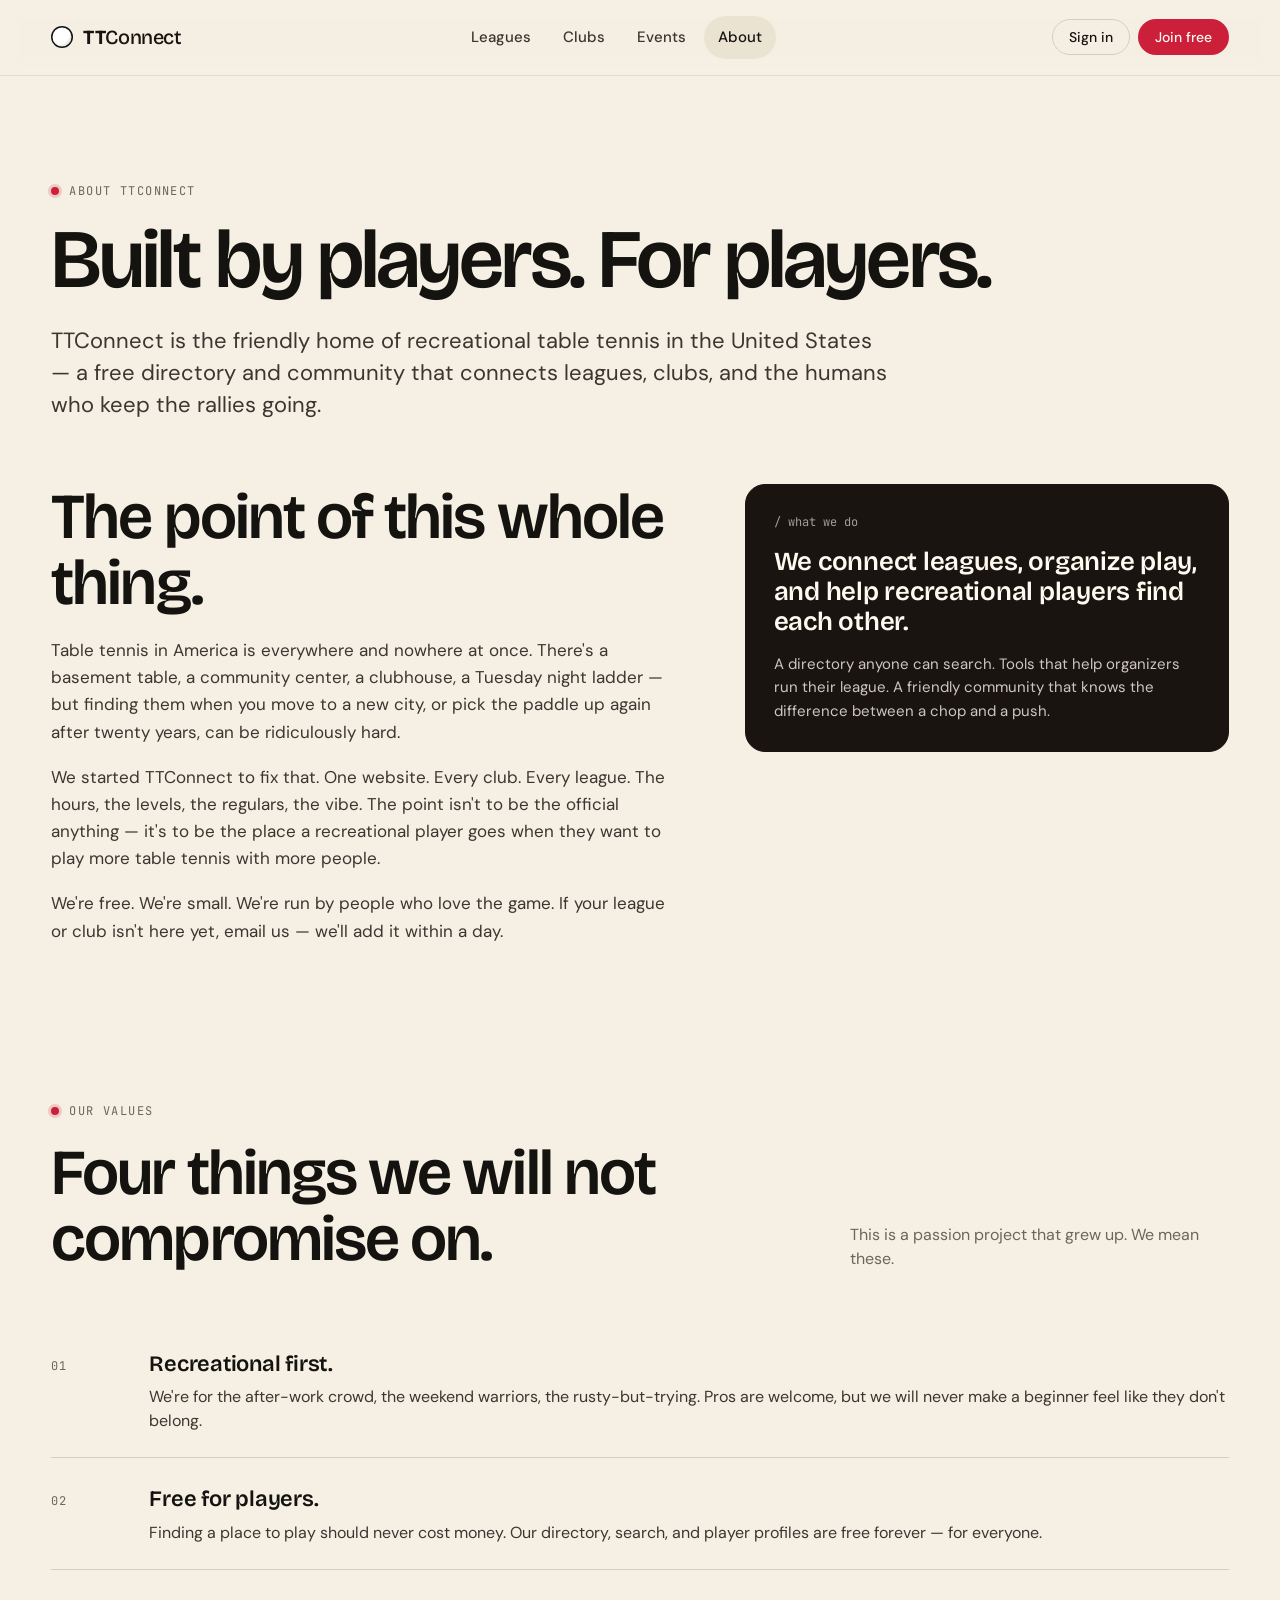
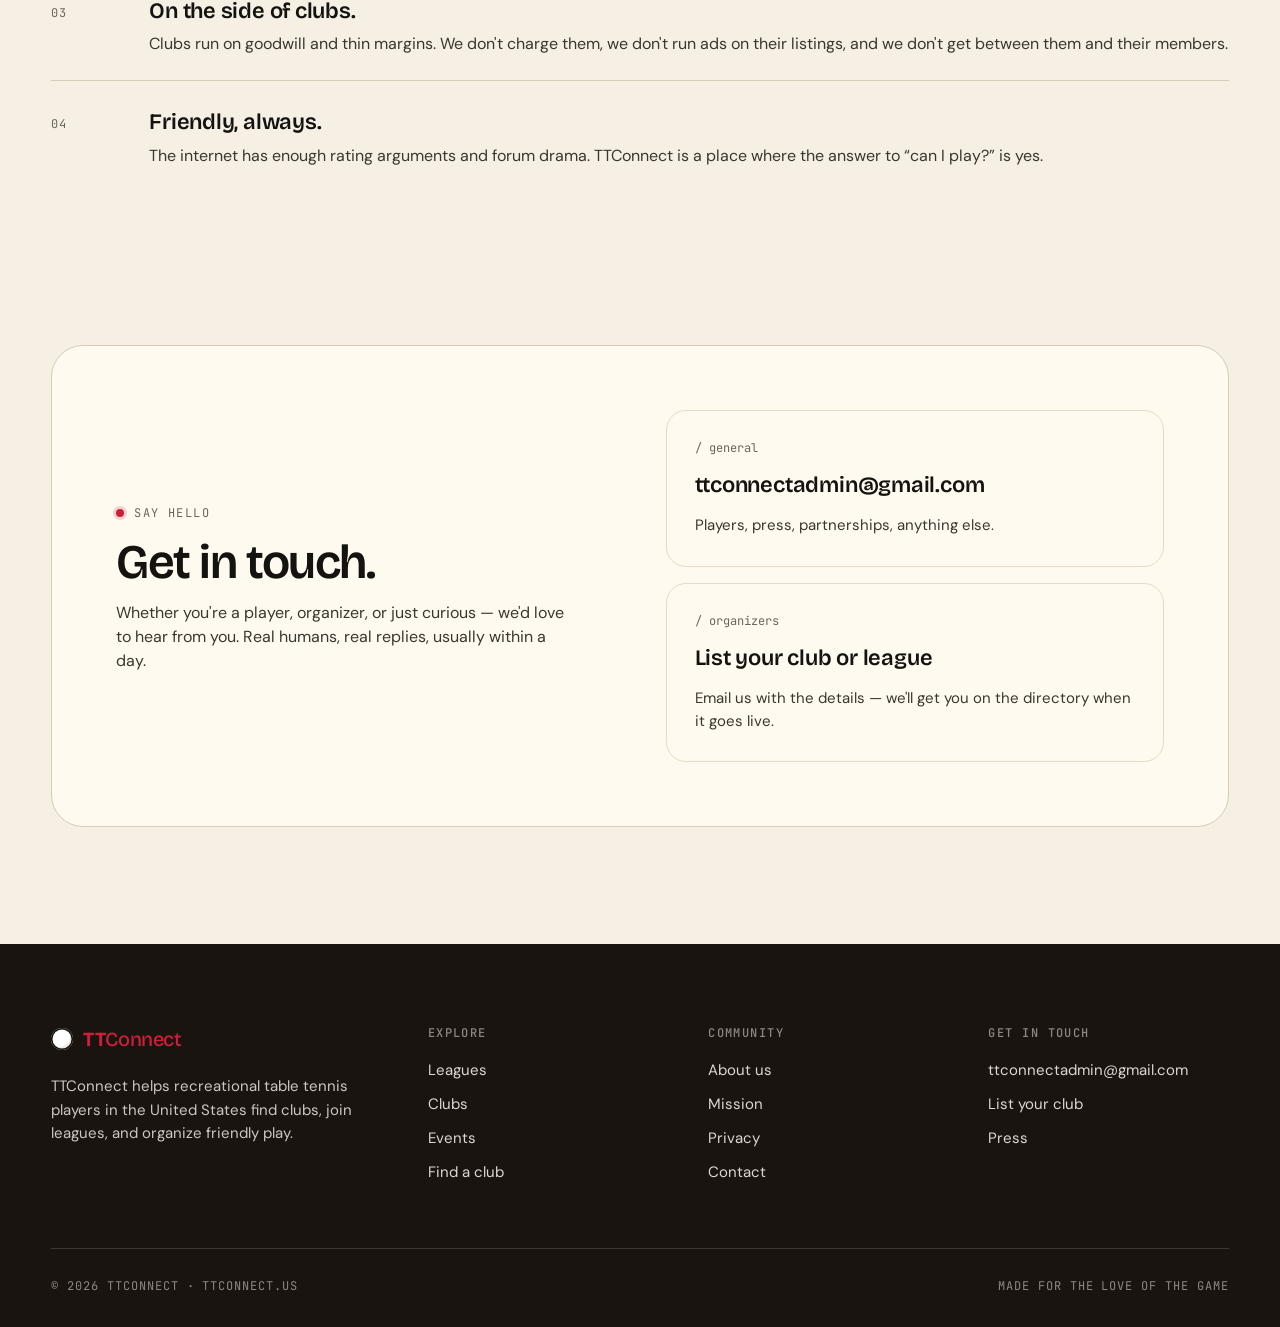
==== about.html @ 95ee549a "Add files via upload" ====
<!DOCTYPE html>
<html lang="en">
<head>
<meta charset="UTF-8" />
<meta name="viewport" content="width=device-width, initial-scale=1.0" />
<title>About · TTConnect</title>
<meta name="description" content="TTConnect is built by table tennis players, for table tennis players. Our mission is simple: connect leagues, organize play, and grow the recreational game across the United States." />
<meta name="theme-color" content="#1a1411" />
<link rel="icon" href="assets/favicon.svg" type="image/svg+xml" />
<link rel="preconnect" href="https://fonts.googleapis.com" />
<link rel="preconnect" href="https://fonts.gstatic.com" crossorigin />
<link href="https://fonts.googleapis.com/css2?family=Bricolage+Grotesque:opsz,wght@12..96,400;12..96,500;12..96,600;12..96,700&family=DM+Sans:opsz,wght@9..40,400;9..40,500;9..40,600&family=JetBrains+Mono:wght@400;500&display=swap" rel="stylesheet" />
<link rel="stylesheet" href="assets/styles.css" />
</head>
<body>

<header class="site-header">
  <div class="site-header__inner">
    <a class="logo" href="index.html" aria-label="TTConnect home"><span class="logo__ball" aria-hidden="true"></span><span><b>TT</b><span>Connect</span></span></a>
    <nav class="nav" id="primary-nav">
      <a href="leagues.html">Leagues</a>
      <a href="clubs.html">Clubs</a>
      <a href="index.html#events">Events</a>
      <a href="about.html" class="is-current">About</a>
    </nav>
    <div class="header-cta">
      <a class="btn btn--ghost btn--sm" href="#signin">Sign in</a>
      <a class="btn btn--accent btn--sm" href="index.html#join">Join free</a>
      <button class="nav-toggle" aria-label="Open menu" aria-controls="primary-nav" aria-expanded="false"><span></span></button>
    </div>
  </div>
</header>

<main>

  <section class="page-head" id="mission">
    <div class="wrap">
      <span class="eyebrow">About TTConnect</span>
      <h1>Built by players. For players.</h1>
      <p class="lead">TTConnect is the friendly home of recreational table tennis in the United States — a free directory and community that connects leagues, clubs, and the humans who keep the rallies going.</p>
    </div>
  </section>

  <section class="section section--tight" style="padding-top:0;">
    <div class="wrap">
      <div class="about-grid">
        <div>
          <h2>The point of this whole thing.</h2>
          <p>Table tennis in America is everywhere and nowhere at once. There's a basement table, a community center, a clubhouse, a Tuesday night ladder — but finding them when you move to a new city, or pick the paddle up again after twenty years, can be ridiculously hard.</p>
          <p>We started TTConnect to fix that. One website. Every club. Every league. The hours, the levels, the regulars, the vibe. The point isn't to be the official anything — it's to be the place a recreational player goes when they want to play more table tennis with more people.</p>
          <p>We're free. We're small. We're run by people who love the game. If your league or club isn't here yet, email us — we'll add it within a day.</p>
        </div>

        <div>
          <div class="card" style="background: var(--forest); color: var(--paper); border-color: var(--forest);">
            <div class="card__num" style="color: rgba(255,250,240,0.6);">/ what we do</div>
            <div class="card__title" style="color: var(--paper); font-size: 26px;">We connect leagues, organize play, and help recreational players find each other.</div>
            <div class="card__body" style="color: rgba(255,250,240,0.78);">A directory anyone can search. Tools that help organizers run their league. A friendly community that knows the difference between a chop and a push.</div>
          </div>
        </div>
      </div>
    </div>
  </section>

  <section class="section section--tight">
    <div class="wrap">
      <div class="section-head">
        <div>
          <span class="eyebrow">Our values</span>
          <h2 style="margin-top:18px;">Four things we will not compromise on.</h2>
        </div>
        <p>This is a passion project that grew up. We mean these.</p>
      </div>

      <div class="value-list">
        <div class="value">
          <div class="value__n">01</div>
          <div>
            <h4>Recreational first.</h4>
            <p>We're for the after-work crowd, the weekend warriors, the rusty-but-trying. Pros are welcome, but we will never make a beginner feel like they don't belong.</p>
          </div>
        </div>
        <div class="value">
          <div class="value__n">02</div>
          <div>
            <h4>Free for players.</h4>
            <p>Finding a place to play should never cost money. Our directory, search, and player profiles are free forever — for everyone.</p>
          </div>
        </div>
        <div class="value">
          <div class="value__n">03</div>
          <div>
            <h4>On the side of clubs.</h4>
            <p>Clubs run on goodwill and thin margins. We don't charge them, we don't run ads on their listings, and we don't get between them and their members.</p>
          </div>
        </div>
        <div class="value">
          <div class="value__n">04</div>
          <div>
            <h4>Friendly, always.</h4>
            <p>The internet has enough rating arguments and forum drama. TTConnect is a place where the answer to “can I play?” is yes.</p>
          </div>
        </div>
      </div>
    </div>
  </section>

  <section class="section section--tight" id="contact">
    <div class="wrap">
      <div class="joinbox" style="grid-template-columns: 1fr 1fr;">
        <div>
          <span class="eyebrow">Say hello</span>
          <h2 style="margin-top:14px;">Get in touch.</h2>
          <p style="margin-top:14px;">Whether you're a player, organizer, or just curious — we'd love to hear from you. Real humans, real replies, usually within a day.</p>
        </div>
        <div class="col" style="gap: 16px;">
          <a href="mailto:ttconnectadmin@gmail.com" class="card" style="text-decoration: none;">
            <div class="card__num">/ general</div>
            <div class="card__title">ttconnectadmin@gmail.com</div>
            <div class="card__body">Players, press, partnerships, anything else.</div>
          </a>
          <a href="mailto:ttconnectadmin@gmail.com?subject=List%20my%20club%20or%20league" class="card" style="text-decoration: none;">
            <div class="card__num">/ organizers</div>
            <div class="card__title">List your club or league</div>
            <div class="card__body">Email us with the details — we'll get you on the directory when it goes live.</div>
          </a>
        </div>
      </div>
    </div>
  </section>

</main>

<footer class="site-footer">
  <div class="wrap">
    <div class="site-footer__top">
      <div>
        <a class="logo" href="index.html"><span class="logo__ball"></span><span><b>TT</b><span>Connect</span></span></a>
        <p class="site-footer__about" style="margin-top:18px;">TTConnect helps recreational table tennis players in the United States find clubs, join leagues, and organize friendly play.</p>
      </div>
      <div><h5>Explore</h5><ul><li><a href="leagues.html">Leagues</a></li><li><a href="clubs.html">Clubs</a></li><li><a href="index.html#events">Events</a></li><li><a href="index.html#map">Find a club</a></li></ul></div>
      <div><h5>Community</h5><ul><li><a href="about.html">About us</a></li><li><a href="about.html#mission">Mission</a></li><li><a href="privacy.html">Privacy</a></li><li><a href="mailto:ttconnectadmin@gmail.com">Contact</a></li></ul></div>
      <div><h5>Get in touch</h5><ul><li><a href="mailto:ttconnectadmin@gmail.com">ttconnectadmin@gmail.com</a></li><li><a href="mailto:ttconnectadmin@gmail.com?subject=List%20my%20club">List your club</a></li><li><a href="mailto:ttconnectadmin@gmail.com?subject=Press%20inquiry">Press</a></li></ul></div>
    </div>
    <div class="site-footer__bottom">
      <div>© 2026 TTConnect · ttconnect.us</div>
      <div>Made for the love of the game</div>
    </div>
  </div>
</footer>

<script src="assets/main.js" defer></script>
</body>
</html>
---- assets/styles.css ----
/* TTConnect — shared styles
   ttconnect.us
   ------------------------------------------------------------------ */

:root {
  /* Surface */
  --cream: #f5efe4;
  --cream-2: #ebe3d2;
  --cream-3: #e0d6c0;
  --paper: #fffaf0;

  /* Ink */
  --ink: #14130f;
  --ink-2: #3a3730;
  --ink-3: #6b665c;
  --line: #d6cdb8;
  --line-soft: #e5dcc6;

  /* Brand */
  --forest: #1a1411;       /* warm near-black (was forest green) */
  --forest-2: #0d0a09;     /* deeper black */
  --forest-3: #2c2622;     /* lighter charcoal */
  --orange: #cc1f3a;       /* table-tennis rubber red (was orange) */
  --orange-2: #a91830;     /* deeper red — hover */
  --ball: #ffffff;         /* always white now */

  /* Type */
  --display: "Bricolage Grotesque", ui-sans-serif, system-ui, sans-serif;
  --body: "DM Sans", ui-sans-serif, system-ui, sans-serif;
  --mono: "JetBrains Mono", ui-monospace, "SFMono-Regular", monospace;

  /* Spacing */
  --gutter: clamp(20px, 4vw, 56px);
  --max: 1280px;

  /* Radii */
  --r-sm: 6px;
  --r-md: 12px;
  --r-lg: 20px;
  --r-xl: 32px;
  --r-full: 999px;
}

* { box-sizing: border-box; }
html, body { margin: 0; padding: 0; }

html {
  background: var(--cream);
  color: var(--ink);
  font-family: var(--body);
  font-size: 16px;
  line-height: 1.5;
  -webkit-font-smoothing: antialiased;
  text-rendering: optimizeLegibility;
}

body { min-height: 100vh; overflow-x: hidden; }

img, svg { display: block; max-width: 100%; }

a {
  color: inherit;
  text-decoration: none;
  text-underline-offset: 3px;
}

a:hover { text-decoration: underline; text-decoration-color: var(--orange); text-decoration-thickness: 2px; }

button { font-family: inherit; cursor: pointer; }

::selection { background: var(--orange); color: var(--paper); }

/* ---------- Layout primitives ---------- */
.wrap {
  width: 100%;
  max-width: var(--max);
  margin: 0 inline-axis;
  margin-left: auto;
  margin-right: auto;
  padding-left: var(--gutter);
  padding-right: var(--gutter);
}

.row { display: flex; gap: 16px; align-items: center; }
.col { display: flex; flex-direction: column; }
.between { justify-content: space-between; }
.wrap-row { flex-wrap: wrap; }

.section { padding: clamp(64px, 9vw, 120px) 0; position: relative; }
.section--tight { padding: clamp(40px, 6vw, 80px) 0; }

.divider { border: none; border-top: 1px solid var(--line); margin: 0; }

/* ---------- Type ---------- */
.display, h1, h2, h3, h4 { font-family: var(--display); font-weight: 600; letter-spacing: -0.02em; line-height: 1.02; color: var(--ink); margin: 0; }
h1 { font-size: clamp(48px, 8vw, 104px); letter-spacing: -0.035em; }
h2 { font-size: clamp(36px, 5vw, 64px); letter-spacing: -0.03em; }
h3 { font-size: clamp(24px, 3vw, 36px); letter-spacing: -0.02em; line-height: 1.1; }
h4 { font-size: clamp(18px, 2vw, 22px); letter-spacing: -0.01em; line-height: 1.2; }

p { margin: 0; }
.lead { font-size: clamp(18px, 1.8vw, 22px); line-height: 1.45; color: var(--ink-2); text-wrap: pretty; }
.muted { color: var(--ink-3); }

.eyebrow {
  font-family: var(--mono);
  font-size: 12px;
  letter-spacing: 0.12em;
  text-transform: uppercase;
  color: var(--ink-3);
  display: inline-flex;
  align-items: center;
  gap: 10px;
}
.eyebrow::before {
  content: "";
  width: 8px;
  height: 8px;
  border-radius: 50%;
  background: var(--orange);
  display: inline-block;
  box-shadow: 0 0 0 3px rgba(204, 31, 58, 0.18);
}

.mono { font-family: var(--mono); }

/* ---------- Buttons ---------- */
.btn {
  display: inline-flex;
  align-items: center;
  justify-content: center;
  gap: 10px;
  padding: 14px 22px;
  border-radius: var(--r-full);
  font-family: var(--body);
  font-weight: 500;
  font-size: 15px;
  line-height: 1;
  border: 1px solid transparent;
  transition: transform .12s ease, background .15s ease, color .15s ease, border-color .15s ease;
  white-space: nowrap;
  cursor: pointer;
  text-decoration: none;
}
.btn:hover { text-decoration: none; transform: translateY(-1px); }
.btn--primary { background: var(--forest); color: var(--paper); }
.btn--primary:hover { background: var(--forest-2); }
.btn--accent { background: var(--orange); color: var(--paper); }
.btn--accent:hover { background: var(--orange-2); }
.btn--ghost { background: transparent; color: var(--ink); border-color: var(--line); }
.btn--ghost:hover { border-color: var(--ink); background: var(--paper); }
.btn--sm { padding: 10px 16px; font-size: 14px; }
.btn--lg { padding: 18px 28px; font-size: 16px; }

.btn .arr { transition: transform .15s ease; }
.btn:hover .arr { transform: translateX(3px); }

/* ---------- Header ---------- */
.site-header {
  position: sticky;
  top: 0;
  z-index: 50;
  background: rgba(245, 239, 228, 0.85);
  backdrop-filter: saturate(140%) blur(10px);
  -webkit-backdrop-filter: saturate(140%) blur(10px);
  border-bottom: 1px solid var(--line-soft);
}
.site-header__inner {
  display: flex;
  align-items: center;
  justify-content: space-between;
  gap: 32px;
  padding: 16px var(--gutter);
  max-width: var(--max);
  margin: 0 auto;
}
.logo {
  display: inline-flex;
  align-items: center;
  gap: 10px;
  font-family: var(--display);
  font-weight: 700;
  font-size: 20px;
  letter-spacing: -0.02em;
  color: var(--ink);
}
.logo:hover { text-decoration: none; }
.logo__ball {
  width: 22px; height: 22px;
  background: #ffffff;
  border-radius: 50%;
  position: relative;
  box-shadow: inset 0 0 0 1.5px var(--ink), inset -3px -3px 0 0 rgba(0,0,0,0.08);
}
.logo__ball::after {
  content: "";
  position: absolute;
  inset: 4px;
  border-radius: 50%;
  background: radial-gradient(circle at 30% 30%, rgba(255,255,255,0.4), transparent 60%);
}
.logo b { font-weight: 700; }
.logo span { color: var(--forest); font-weight: 500; }

.nav {
  display: flex;
  gap: 4px;
  align-items: center;
}
.nav a {
  padding: 10px 14px;
  border-radius: var(--r-full);
  font-size: 15px;
  color: var(--ink-2);
  font-weight: 500;
  transition: background .15s ease, color .15s ease;
}
.nav a:hover { background: var(--cream-2); color: var(--ink); text-decoration: none; }
.nav a.is-current { color: var(--ink); background: var(--cream-2); }

.header-cta { display: flex; gap: 8px; align-items: center; }

.nav-toggle {
  display: none;
  background: transparent;
  border: 1px solid var(--line);
  width: 40px; height: 40px;
  border-radius: var(--r-full);
  align-items: center;
  justify-content: center;
}
.nav-toggle span { display: block; width: 16px; height: 2px; background: var(--ink); position: relative; }
.nav-toggle span::before, .nav-toggle span::after { content: ""; position: absolute; left: 0; right: 0; height: 2px; background: var(--ink); }
.nav-toggle span::before { top: -5px; }
.nav-toggle span::after { top: 5px; }

@media (max-width: 880px) {
  .nav, .header-cta .btn:not(.btn--accent) { display: none; }
  .nav-toggle { display: inline-flex; }
  .nav.is-open {
    display: flex;
    position: absolute;
    top: 100%;
    left: 0;
    right: 0;
    flex-direction: column;
    align-items: stretch;
    gap: 0;
    background: var(--paper);
    border-bottom: 1px solid var(--line);
    padding: 12px var(--gutter);
  }
  .nav.is-open a { padding: 14px 8px; border-radius: 0; border-bottom: 1px solid var(--line-soft); }
}

/* ---------- Hero ---------- */
.hero {
  position: relative;
  padding: clamp(48px, 6vw, 80px) 0 clamp(64px, 8vw, 110px);
  overflow: hidden;
}
.hero__inner {
  max-width: var(--max);
  margin: 0 auto;
  padding: 0 var(--gutter);
  display: grid;
  grid-template-columns: minmax(0, 1.15fr) minmax(0, 1fr);
  gap: clamp(28px, 5vw, 80px);
  align-items: center;
}
.hero h1 {
  margin-top: 18px;
}
.hero h1 .accent {
  color: var(--orange);
  font-style: italic;
  font-weight: 500;
  position: relative;
}
.hero h1 .accent::after {
  content: "";
  position: absolute;
  left: 0; right: 0; bottom: 6%;
  height: 12px;
  background: var(--ink);
  opacity: 0.08;
  z-index: -1;
  border-radius: 4px;
}
.hero__sub {
  margin-top: 24px;
  max-width: 52ch;
}
.hero__cta {
  margin-top: 36px;
  display: flex;
  gap: 12px;
  flex-wrap: wrap;
}
.hero__meta {
  margin-top: 40px;
  display: flex;
  gap: 32px;
  flex-wrap: wrap;
  font-family: var(--mono);
  font-size: 13px;
  color: var(--ink-3);
}
.hero__meta strong { color: var(--ink); font-family: var(--display); font-weight: 600; font-size: 22px; display: block; letter-spacing: -0.01em; }
.hero__meta span { display: block; }
.hero__meta > div { display: flex; flex-direction: column; gap: 2px; }

@media (max-width: 900px) {
  .hero__inner { grid-template-columns: 1fr; }
}

/* Hero visual — paddle + ball composition */
.hero-art {
  position: relative;
  aspect-ratio: 1 / 1;
  border-radius: var(--r-xl);
  background: var(--forest);
  overflow: hidden;
  box-shadow: 0 30px 60px -30px rgba(19, 59, 42, 0.5);
}
.hero-art__grid {
  position: absolute;
  inset: 0;
  background-image:
    linear-gradient(rgba(255,255,255,0.05) 1px, transparent 1px),
    linear-gradient(90deg, rgba(255,255,255,0.05) 1px, transparent 1px);
  background-size: 36px 36px;
}
.hero-art__net {
  position: absolute;
  left: 8%;
  right: 8%;
  top: 50%;
  height: 2px;
  background: repeating-linear-gradient(90deg, rgba(255,255,255,0.5) 0 6px, transparent 6px 12px);
  transform: translateY(-1px);
}
.hero-art__ball {
  position: absolute;
  width: 18%;
  aspect-ratio: 1;
  border-radius: 50%;
  background: radial-gradient(circle at 30% 30%, #ffffff, #f2ede2 70%, #c8c0ac);
  box-shadow: 0 12px 30px rgba(0,0,0,0.4);
  top: 22%;
  left: 18%;
  animation: bounce 3.2s ease-in-out infinite;
}
.hero-art__paddle {
  position: absolute;
  width: 46%;
  right: -6%;
  bottom: -10%;
  transform: rotate(-18deg);
  filter: drop-shadow(0 18px 30px rgba(0,0,0,0.4));
}
.hero-art__label {
  position: absolute;
  bottom: 22px;
  left: 22px;
  font-family: var(--mono);
  font-size: 11px;
  letter-spacing: 0.12em;
  text-transform: uppercase;
  color: rgba(255,255,255,0.6);
  display: flex;
  gap: 8px;
  align-items: center;
}
.hero-art__label::before {
  content: "";
  width: 6px; height: 6px;
  border-radius: 50%;
  background: var(--orange);
  box-shadow: 0 0 0 4px rgba(204, 31, 58, 0.25);
  animation: pulse 1.8s ease-in-out infinite;
}

@keyframes bounce {
  0%, 100% { transform: translateY(0); }
  50% { transform: translateY(46%); }
}
@keyframes pulse {
  0%, 100% { box-shadow: 0 0 0 4px rgba(204, 31, 58, 0.25); }
  50% { box-shadow: 0 0 0 8px rgba(204, 31, 58, 0.05); }
}

/* ---------- Stats strip ---------- */
.stats {
  border-top: 1px solid var(--line);
  border-bottom: 1px solid var(--line);
  background: var(--paper);
}
.stats__grid {
  max-width: var(--max);
  margin: 0 auto;
  padding: 0 var(--gutter);
  display: grid;
  grid-template-columns: repeat(4, 1fr);
}
.stat {
  padding: 36px 24px;
  border-right: 1px solid var(--line-soft);
  display: flex;
  flex-direction: column;
  gap: 6px;
}
.stat:last-child { border-right: none; }
.stat__n { font-family: var(--display); font-weight: 600; font-size: clamp(36px, 4vw, 48px); letter-spacing: -0.03em; line-height: 1; color: var(--ink); }
.stat__l { font-family: var(--mono); font-size: 12px; letter-spacing: 0.1em; text-transform: uppercase; color: var(--ink-3); }
.stat__n .unit { color: var(--orange); }

@media (max-width: 720px) {
  .stats__grid { grid-template-columns: repeat(2, 1fr); }
  .stat:nth-child(2) { border-right: none; }
  .stat:nth-child(1), .stat:nth-child(2) { border-bottom: 1px solid var(--line-soft); }
}

/* ---------- Section heads ---------- */
.section-head {
  display: grid;
  grid-template-columns: minmax(0, 2fr) minmax(0, 1fr);
  gap: 40px;
  align-items: end;
  margin-bottom: 56px;
}
.section-head p { color: var(--ink-3); max-width: 42ch; }
@media (max-width: 760px) {
  .section-head { grid-template-columns: 1fr; gap: 16px; }
}

/* ---------- Cards ---------- */
.cards-3 {
  display: grid;
  grid-template-columns: repeat(3, 1fr);
  gap: 20px;
}
.cards-2 {
  display: grid;
  grid-template-columns: repeat(2, 1fr);
  gap: 20px;
}
@media (max-width: 880px) { .cards-3 { grid-template-columns: 1fr; } .cards-2 { grid-template-columns: 1fr; } }

.card {
  background: var(--paper);
  border: 1px solid var(--line-soft);
  border-radius: var(--r-lg);
  padding: 28px;
  display: flex;
  flex-direction: column;
  gap: 16px;
  transition: transform .2s ease, border-color .2s ease, box-shadow .2s ease;
}
.card:hover {
  transform: translateY(-2px);
  border-color: var(--line);
  box-shadow: 0 12px 30px -20px rgba(20, 19, 15, 0.25);
}
.card__num {
  font-family: var(--mono);
  font-size: 12px;
  color: var(--ink-3);
}
.card__title { font-family: var(--display); font-weight: 600; font-size: 22px; letter-spacing: -0.01em; line-height: 1.15; }
.card__body { color: var(--ink-2); font-size: 15px; line-height: 1.55; }

/* How-it-works numbered cards */
.step {
  position: relative;
  padding: 32px 28px;
  background: var(--paper);
  border-radius: var(--r-lg);
  border: 1px solid var(--line-soft);
  display: flex;
  flex-direction: column;
  gap: 14px;
  min-height: 240px;
}
.step__n {
  font-family: var(--display);
  font-size: 56px;
  line-height: 1;
  font-weight: 500;
  color: var(--orange);
  font-style: italic;
}
.step h3 { font-size: 24px; }
.step p { color: var(--ink-2); }

/* ---------- League cards (rich) ---------- */
.league-grid {
  display: grid;
  grid-template-columns: repeat(3, 1fr);
  gap: 20px;
}
@media (max-width: 980px) { .league-grid { grid-template-columns: repeat(2, 1fr); } }
@media (max-width: 640px) { .league-grid { grid-template-columns: 1fr; } }

.league-card {
  background: var(--paper);
  border: 1px solid var(--line-soft);
  border-radius: var(--r-lg);
  overflow: hidden;
  display: flex;
  flex-direction: column;
  transition: transform .2s ease, border-color .2s ease, box-shadow .2s ease;
}
.league-card:hover { transform: translateY(-2px); border-color: var(--line); box-shadow: 0 14px 30px -20px rgba(20,19,15,0.3); text-decoration: none; }
.league-card__banner {
  height: 140px;
  background: var(--forest);
  position: relative;
  overflow: hidden;
  display: flex;
  align-items: center;
  justify-content: center;
  color: rgba(255,255,255,0.7);
}
.league-card__banner.b-cream { background: var(--cream-3); color: var(--ink-3); }
.league-card__banner.b-orange { background: var(--orange); color: rgba(255,255,255,0.8); }
.league-card__banner svg { width: 100%; height: 100%; position: absolute; inset: 0; opacity: 0.18; }
.league-card__chip {
  position: absolute;
  top: 14px;
  left: 14px;
  font-family: var(--mono);
  font-size: 11px;
  letter-spacing: 0.1em;
  text-transform: uppercase;
  background: rgba(255,255,255,0.92);
  color: var(--ink);
  padding: 5px 9px;
  border-radius: var(--r-full);
}
.league-card__body { padding: 22px; display: flex; flex-direction: column; gap: 10px; flex: 1; }
.league-card__loc { font-family: var(--mono); font-size: 12px; color: var(--ink-3); letter-spacing: 0.08em; text-transform: uppercase; }
.league-card__title { font-family: var(--display); font-weight: 600; font-size: 22px; letter-spacing: -0.01em; line-height: 1.15; color: var(--ink); }
.league-card__meta {
  margin-top: auto;
  padding-top: 16px;
  border-top: 1px solid var(--line-soft);
  display: flex;
  justify-content: space-between;
  font-family: var(--mono);
  font-size: 12px;
  color: var(--ink-3);
}
.league-card__meta strong { color: var(--ink); font-weight: 600; }

/* ---------- Featured event ---------- */
.feature {
  display: grid;
  grid-template-columns: minmax(0, 1.1fr) minmax(0, 1fr);
  gap: clamp(24px, 4vw, 56px);
  align-items: stretch;
  background: var(--forest);
  color: var(--paper);
  border-radius: var(--r-xl);
  overflow: hidden;
}
.feature__art {
  position: relative;
  min-height: 360px;
  background: var(--forest-2);
  background-image: radial-gradient(circle at 30% 70%, rgba(204, 31, 58, 0.2), transparent 60%);
}
.feature__art svg { position: absolute; inset: 0; width: 100%; height: 100%; }
.feature__body { padding: clamp(28px, 4vw, 56px); display: flex; flex-direction: column; gap: 18px; justify-content: center; }
.feature__body .eyebrow { color: rgba(255,255,255,0.7); }
.feature__body .eyebrow::before { background: var(--orange); }
.feature h2 { color: var(--paper); }
.feature p { color: rgba(255,250,240,0.78); max-width: 50ch; }
.feature__meta { display: flex; gap: 32px; flex-wrap: wrap; padding-top: 8px; }
.feature__meta div { font-family: var(--mono); font-size: 12px; letter-spacing: 0.1em; text-transform: uppercase; color: rgba(255,255,255,0.6); display: flex; flex-direction: column; gap: 4px; }
.feature__meta strong { color: var(--paper); font-family: var(--display); font-weight: 600; font-size: 22px; display: block; letter-spacing: -0.01em; text-transform: none; }
.feature__meta span { display: block; }
.feature__cta { margin-top: 12px; }

@media (max-width: 880px) {
  .feature { grid-template-columns: 1fr; }
  .feature__art { min-height: 220px; }
}

/* ---------- Map / clubs strip ---------- */
.map {
  position: relative;
  border-radius: var(--r-xl);
  overflow: hidden;
  background: var(--paper);
  border: 1px solid var(--line);
  aspect-ratio: 16 / 8;
}
.map svg { width: 100%; height: 100%; display: block; }
.map__legend {
  position: absolute;
  bottom: 18px; left: 18px;
  background: rgba(255,250,240,0.95);
  border: 1px solid var(--line);
  border-radius: var(--r-md);
  padding: 12px 14px;
  font-family: var(--mono);
  font-size: 12px;
  color: var(--ink-2);
  display: flex;
  gap: 14px;
  align-items: center;
}
.map__legend span { display: inline-flex; align-items: center; gap: 6px; }
.map__legend i { width: 8px; height: 8px; border-radius: 50%; background: var(--orange); display: inline-block; }
.map__legend i.f { background: var(--forest); }

.map-dot {
  fill: var(--orange);
  stroke: var(--paper);
  stroke-width: 1.5;
  transform-origin: center;
  cursor: pointer;
  transition: r .2s ease;
}
.map-dot.lg { fill: var(--forest); }

/* ---------- Testimonial / player spotlight ---------- */
.spotlight {
  display: grid;
  grid-template-columns: minmax(0, 1fr) minmax(0, 1.2fr);
  gap: clamp(24px, 4vw, 56px);
  align-items: center;
}
.spotlight__photo {
  aspect-ratio: 4 / 5;
  border-radius: var(--r-xl);
  background:
    repeating-linear-gradient(45deg, var(--cream-2) 0 16px, var(--cream-3) 16px 32px);
  position: relative;
  overflow: hidden;
  border: 1px solid var(--line);
}
.spotlight__photo::after {
  content: "PLAYER ACTION SHOT";
  position: absolute;
  inset: 16px;
  border: 1px dashed var(--ink-3);
  border-radius: var(--r-lg);
  display: flex; align-items: center; justify-content: center;
  font-family: var(--mono);
  font-size: 11px;
  letter-spacing: 0.16em;
  color: var(--ink-3);
}
.spotlight__quote {
  font-family: var(--display);
  font-weight: 500;
  font-size: clamp(28px, 3.4vw, 44px);
  line-height: 1.15;
  letter-spacing: -0.025em;
  text-wrap: balance;
}
.spotlight__quote .mark { color: var(--orange); }
.spotlight__by {
  margin-top: 28px;
  display: flex;
  align-items: center;
  gap: 14px;
  font-family: var(--mono);
  font-size: 13px;
  color: var(--ink-3);
}
.spotlight__by strong { color: var(--ink); font-family: var(--display); font-weight: 600; font-size: 16px; letter-spacing: -0.01em; }

@media (max-width: 880px) {
  .spotlight { grid-template-columns: 1fr; }
  .spotlight__photo { aspect-ratio: 1 / 1; max-width: 400px; }
}

/* ---------- Newsletter / join ---------- */
.joinbox {
  background: var(--paper);
  border: 1px solid var(--line);
  border-radius: var(--r-xl);
  padding: clamp(32px, 5vw, 64px);
  display: grid;
  grid-template-columns: minmax(0, 1.1fr) minmax(0, 1fr);
  gap: clamp(20px, 4vw, 56px);
  align-items: center;
}
.joinbox h2 { font-size: clamp(28px, 4vw, 48px); }
.joinbox p { color: var(--ink-2); margin-top: 14px; max-width: 42ch; }
.joinbox__form {
  display: flex;
  flex-direction: column;
  gap: 12px;
}
.joinbox__form .field {
  display: flex;
  gap: 8px;
  background: var(--cream);
  border: 1px solid var(--line);
  border-radius: var(--r-full);
  padding: 6px 6px 6px 20px;
  transition: border-color .15s ease, background .15s ease;
}
.joinbox__form .field:focus-within { border-color: var(--forest); background: var(--paper); }
.joinbox__form input {
  flex: 1;
  border: none;
  outline: none;
  background: transparent;
  font: 500 16px/1 var(--body);
  color: var(--ink);
  padding: 14px 0;
  min-width: 0;
}
.joinbox__form input::placeholder { color: var(--ink-3); }
.joinbox__form .field button { border: none; }
.joinbox__form .hint { font-family: var(--mono); font-size: 12px; color: var(--ink-3); padding-left: 4px; }
.joinbox__form .role {
  display: flex;
  gap: 6px;
  flex-wrap: wrap;
}
.role label {
  flex: 1;
  min-width: 0;
  position: relative;
}
.role input { position: absolute; opacity: 0; pointer-events: none; }
.role span {
  display: block;
  text-align: center;
  padding: 12px 14px;
  border-radius: var(--r-full);
  border: 1px solid var(--line);
  background: var(--cream);
  font-size: 14px;
  font-weight: 500;
  color: var(--ink-2);
  cursor: pointer;
  transition: all .15s ease;
}
.role input:checked + span { background: var(--forest); color: var(--paper); border-color: var(--forest); }

@media (max-width: 760px) { .joinbox { grid-template-columns: 1fr; } }

/* ---------- Footer ---------- */
.site-footer {
  background: var(--forest);
  color: rgba(255,250,240,0.78);
  padding: 80px 0 32px;
  margin-top: 40px;
}
.site-footer .wrap-row { gap: 32px; }
.site-footer__top {
  display: grid;
  grid-template-columns: 1.4fr repeat(3, 1fr);
  gap: 40px;
}
.site-footer .logo { color: var(--paper); }
.site-footer .logo span { color: var(--orange); }
.site-footer h5 {
  font-family: var(--mono);
  font-size: 12px;
  letter-spacing: 0.12em;
  text-transform: uppercase;
  color: rgba(255,250,240,0.5);
  margin: 0 0 16px;
  font-weight: 500;
}
.site-footer ul { list-style: none; margin: 0; padding: 0; display: flex; flex-direction: column; gap: 10px; }
.site-footer ul a { color: rgba(255,250,240,0.85); font-size: 15px; }
.site-footer ul a:hover { color: var(--orange); text-decoration: none; }
.site-footer__about { max-width: 38ch; font-size: 15px; line-height: 1.55; }
.site-footer__bottom {
  margin-top: 64px;
  padding-top: 28px;
  border-top: 1px solid rgba(255,250,240,0.15);
  display: flex;
  justify-content: space-between;
  flex-wrap: wrap;
  gap: 16px;
  font-family: var(--mono);
  font-size: 12px;
  letter-spacing: 0.08em;
  text-transform: uppercase;
  color: rgba(255,250,240,0.5);
}

@media (max-width: 760px) {
  .site-footer__top { grid-template-columns: 1fr 1fr; }
}

/* ---------- Page header (sub-pages) ---------- */
.page-head {
  padding: clamp(56px, 8vw, 110px) 0 clamp(40px, 5vw, 64px);
}
.page-head .eyebrow { margin-bottom: 18px; }
.page-head h1 { font-size: clamp(44px, 6.5vw, 84px); }
.page-head p { margin-top: 22px; max-width: 56ch; }

/* ---------- Filters bar ---------- */
.filters {
  display: flex;
  gap: 8px;
  flex-wrap: wrap;
  padding: 16px 0 32px;
  border-top: 1px solid var(--line);
  margin-top: 8px;
}
.chip {
  display: inline-flex;
  align-items: center;
  gap: 8px;
  padding: 9px 14px;
  border-radius: var(--r-full);
  border: 1px solid var(--line);
  background: var(--paper);
  font-size: 14px;
  color: var(--ink-2);
  cursor: pointer;
  transition: all .15s ease;
  font-family: var(--body);
}
.chip:hover { border-color: var(--ink-3); }
.chip.is-active { background: var(--forest); color: var(--paper); border-color: var(--forest); }
.chip i {
  font-style: normal;
  font-family: var(--mono);
  font-size: 11px;
  color: var(--ink-3);
}
.chip.is-active i { color: rgba(255,255,255,0.6); }

/* ---------- Directory list ---------- */
.dir {
  display: grid;
  grid-template-columns: 1fr;
  border-top: 1px solid var(--line);
}
.dir-row {
  display: grid;
  grid-template-columns: 60px minmax(0, 2fr) minmax(0, 1.4fr) minmax(0, 1fr) minmax(0, 0.9fr) auto;
  gap: 24px;
  align-items: center;
  padding: 22px 4px;
  border-bottom: 1px solid var(--line-soft);
  transition: background .15s ease;
  cursor: pointer;
}
.dir-row:hover { background: var(--paper); }
.dir-row__rank { font-family: var(--mono); font-size: 13px; color: var(--ink-3); }
.dir-row__name { font-family: var(--display); font-weight: 600; font-size: 20px; letter-spacing: -0.01em; color: var(--ink); }
.dir-row__name small { display: block; font-family: var(--body); font-weight: 400; font-size: 13px; color: var(--ink-3); letter-spacing: 0; margin-top: 3px; }
.dir-row__loc { font-family: var(--mono); font-size: 13px; color: var(--ink-2); }
.dir-row__data { font-family: var(--mono); font-size: 13px; color: var(--ink-2); }
.dir-row__pill {
  display: inline-flex;
  font-family: var(--mono);
  font-size: 11px;
  letter-spacing: 0.08em;
  text-transform: uppercase;
  padding: 4px 9px;
  border-radius: var(--r-full);
  background: var(--cream-2);
  color: var(--ink-2);
}
.dir-row__pill.live { background: rgba(204, 31, 58, 0.15); color: var(--orange-2); }
.dir-row__pill.open { background: rgba(31, 90, 64, 0.15); color: var(--forest-3); }
.dir-row__arr {
  width: 32px; height: 32px;
  border-radius: 50%;
  background: var(--cream-2);
  display: flex; align-items: center; justify-content: center;
  transition: all .15s ease;
}
.dir-row:hover .dir-row__arr { background: var(--forest); color: var(--paper); }

@media (max-width: 880px) {
  .dir-row { grid-template-columns: 40px 1fr auto; row-gap: 6px; }
  .dir-row__loc, .dir-row__data { grid-column: 2; }
  .dir-row__pill { grid-row: 1; }
}

/* ---------- About page ---------- */
.about-grid {
  display: grid;
  grid-template-columns: minmax(0, 1.3fr) minmax(0, 1fr);
  gap: clamp(28px, 5vw, 80px);
  align-items: start;
}
.about-grid h2 { margin-bottom: 22px; }
.about-grid p + p { margin-top: 18px; }
.about-grid p { color: var(--ink-2); font-size: 17px; line-height: 1.6; }
@media (max-width: 880px) { .about-grid { grid-template-columns: 1fr; } }

.value-list { display: flex; flex-direction: column; gap: 4px; }
.value {
  display: grid;
  grid-template-columns: 80px 1fr;
  gap: 18px;
  padding: 24px 0;
  border-bottom: 1px solid var(--line);
  align-items: start;
}
.value:last-child { border-bottom: none; }
.value__n { font-family: var(--mono); font-size: 12px; color: var(--ink-3); letter-spacing: 0.1em; padding-top: 6px; }
.value h4 { font-size: 22px; }
.value p { margin-top: 8px; color: var(--ink-2); }

/* ---------- 404 ---------- */
.notfound {
  min-height: 70vh;
  display: flex;
  align-items: center;
  justify-content: center;
  padding: 80px var(--gutter);
  text-align: center;
}
.notfound__big {
  font-family: var(--display);
  font-weight: 600;
  font-size: clamp(120px, 22vw, 280px);
  line-height: 0.9;
  letter-spacing: -0.05em;
  color: var(--forest);
  position: relative;
  display: inline-block;
}
.notfound__big .o {
  color: var(--orange);
}
.notfound p { max-width: 42ch; margin: 16px auto 28px; color: var(--ink-2); font-size: 18px; }

/* ---------- Utilities ---------- */
.tag {
  display: inline-flex;
  align-items: center;
  gap: 6px;
  font-family: var(--mono);
  font-size: 11px;
  letter-spacing: 0.1em;
  text-transform: uppercase;
  padding: 4px 10px;
  border-radius: var(--r-full);
  background: var(--cream-2);
  color: var(--ink-2);
}

.scrollable { overflow-x: auto; }

.sr-only {
  position: absolute;
  width: 1px; height: 1px;
  padding: 0; margin: -1px;
  overflow: hidden;
  clip: rect(0,0,0,0);
  white-space: nowrap;
  border: 0;
}

/* Reduce motion */
@media (prefers-reduced-motion: reduce) {
  *, *::before, *::after { animation: none !important; transition: none !important; }
}
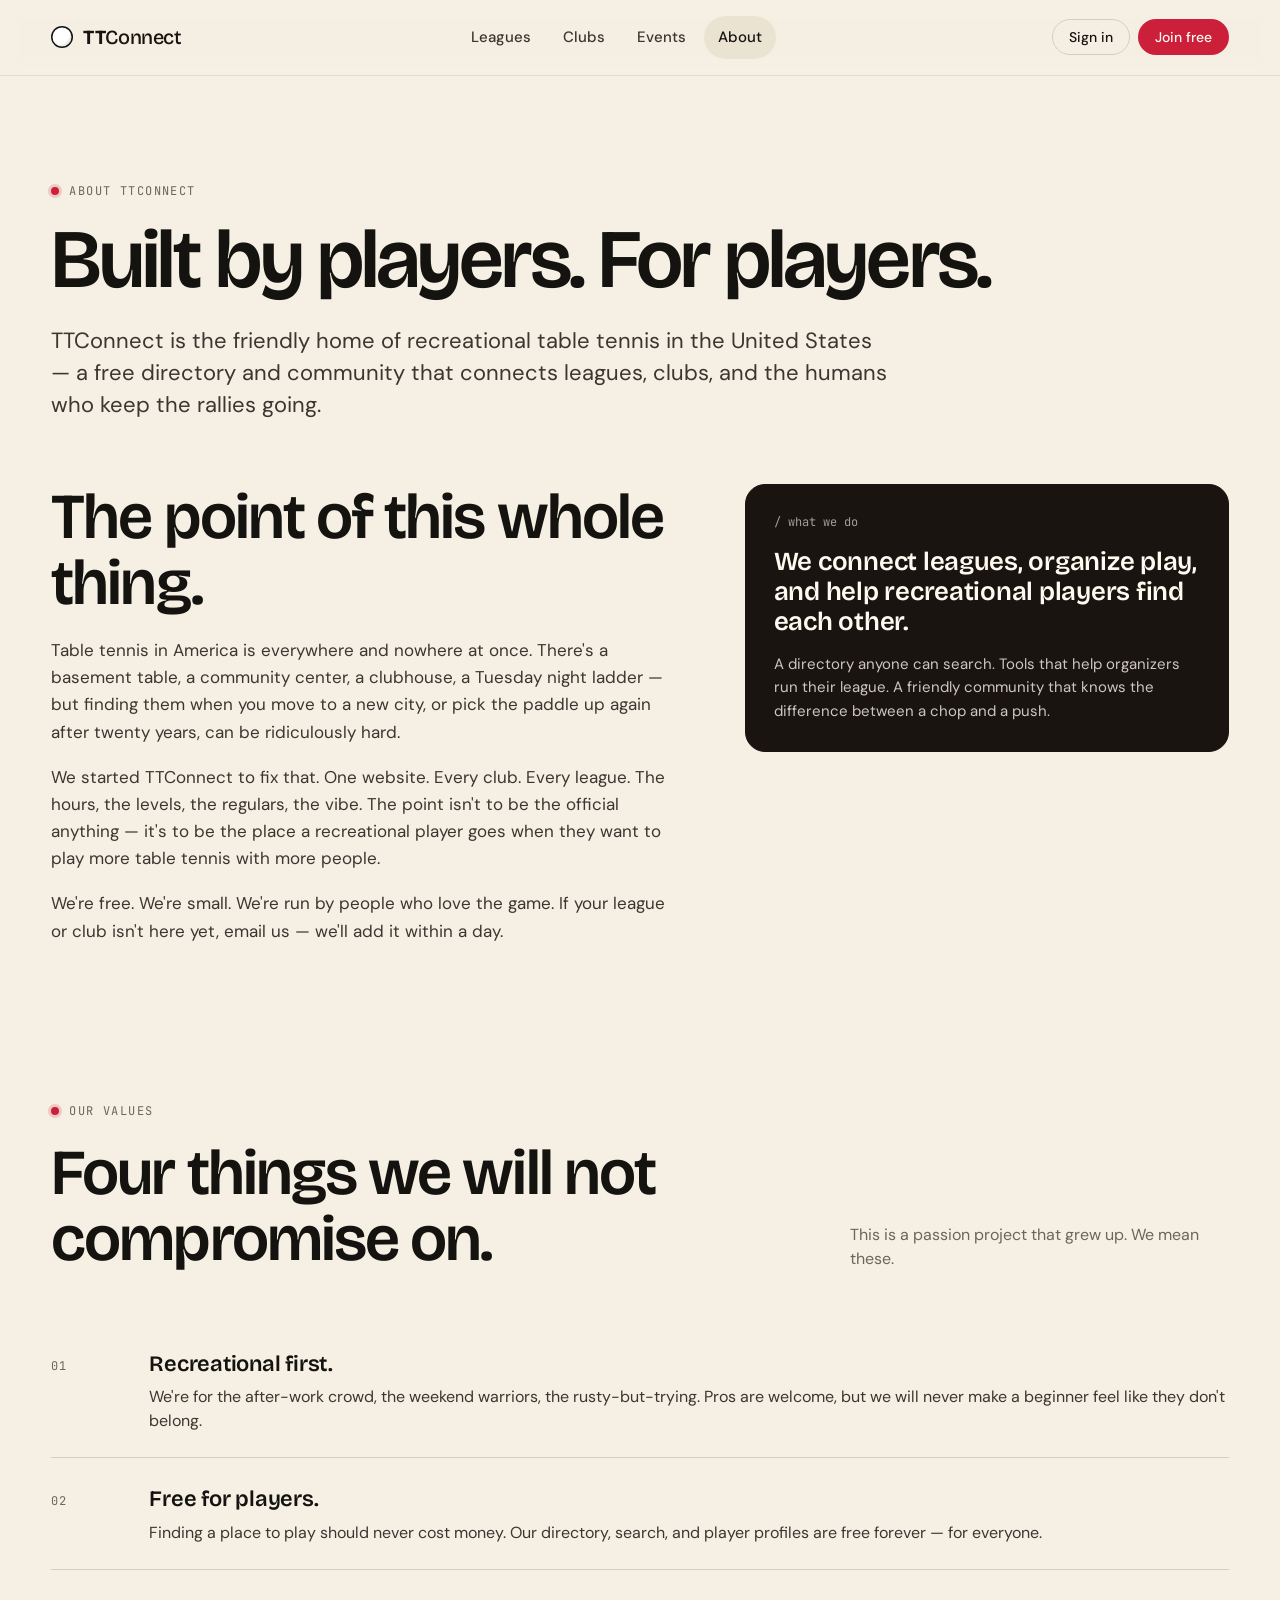
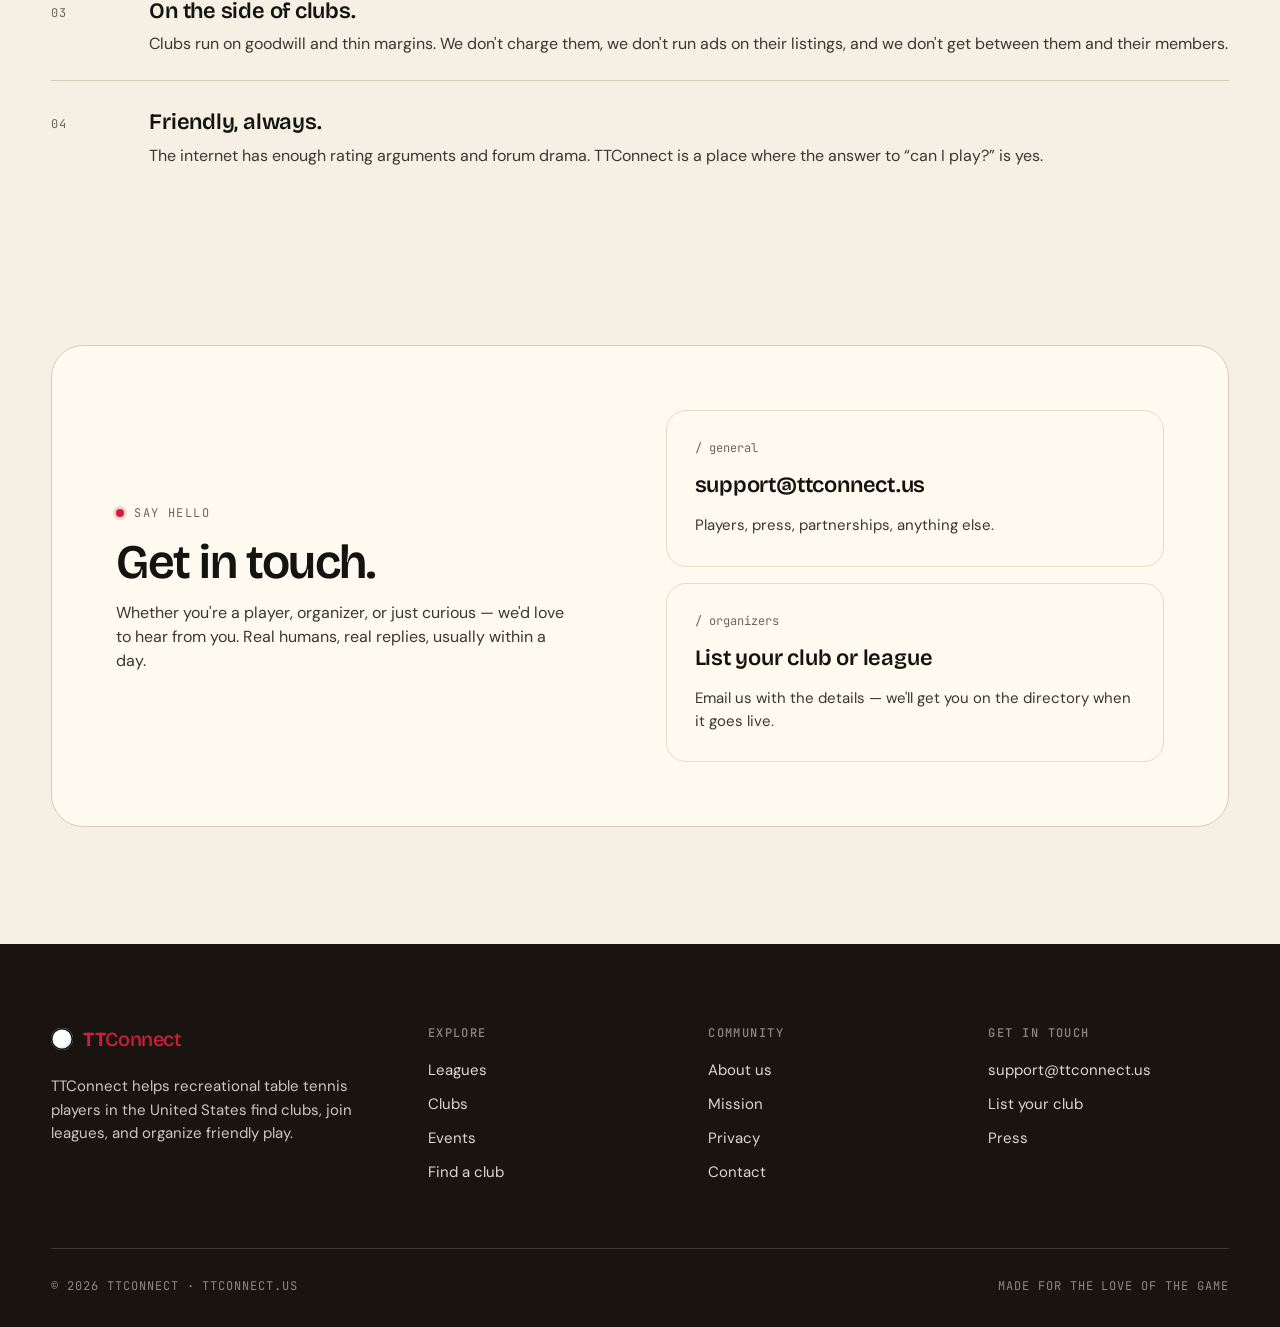
==== commit 9fef7429: "site: route remaining contact links to support@ttconnect.us Sweeps the rest of the site after the pr" ====
--- a/about.html
+++ b/about.html
@@ -24,7 +24,7 @@
       <a href="about.html" class="is-current">About</a>
     </nav>
     <div class="header-cta">
-      <a class="btn btn--ghost btn--sm" href="#signin">Sign in</a>
+      <a class="btn btn--ghost btn--sm" href="https://app.ttconnect.us" target="_blank" rel="noopener">Sign in</a>
       <a class="btn btn--accent btn--sm" href="index.html#join">Join free</a>
       <button class="nav-toggle" aria-label="Open menu" aria-controls="primary-nav" aria-expanded="false"><span></span></button>
     </div>
@@ -114,12 +114,12 @@
           <p style="margin-top:14px;">Whether you're a player, organizer, or just curious — we'd love to hear from you. Real humans, real replies, usually within a day.</p>
         </div>
         <div class="col" style="gap: 16px;">
-          <a href="mailto:ttconnectadmin@gmail.com" class="card" style="text-decoration: none;">
+          <a href="mailto:support@ttconnect.us" class="card" style="text-decoration: none;">
             <div class="card__num">/ general</div>
-            <div class="card__title">ttconnectadmin@gmail.com</div>
+            <div class="card__title">support@ttconnect.us</div>
             <div class="card__body">Players, press, partnerships, anything else.</div>
           </a>
-          <a href="mailto:ttconnectadmin@gmail.com?subject=List%20my%20club%20or%20league" class="card" style="text-decoration: none;">
+          <a href="mailto:support@ttconnect.us?subject=List%20my%20club%20or%20league" class="card" style="text-decoration: none;">
             <div class="card__num">/ organizers</div>
             <div class="card__title">List your club or league</div>
             <div class="card__body">Email us with the details — we'll get you on the directory when it goes live.</div>
@@ -139,8 +139,8 @@
         <p class="site-footer__about" style="margin-top:18px;">TTConnect helps recreational table tennis players in the United States find clubs, join leagues, and organize friendly play.</p>
       </div>
       <div><h5>Explore</h5><ul><li><a href="leagues.html">Leagues</a></li><li><a href="clubs.html">Clubs</a></li><li><a href="index.html#events">Events</a></li><li><a href="index.html#map">Find a club</a></li></ul></div>
-      <div><h5>Community</h5><ul><li><a href="about.html">About us</a></li><li><a href="about.html#mission">Mission</a></li><li><a href="privacy.html">Privacy</a></li><li><a href="mailto:ttconnectadmin@gmail.com">Contact</a></li></ul></div>
-      <div><h5>Get in touch</h5><ul><li><a href="mailto:ttconnectadmin@gmail.com">ttconnectadmin@gmail.com</a></li><li><a href="mailto:ttconnectadmin@gmail.com?subject=List%20my%20club">List your club</a></li><li><a href="mailto:ttconnectadmin@gmail.com?subject=Press%20inquiry">Press</a></li></ul></div>
+      <div><h5>Community</h5><ul><li><a href="about.html">About us</a></li><li><a href="about.html#mission">Mission</a></li><li><a href="privacy.html">Privacy</a></li><li><a href="mailto:support@ttconnect.us">Contact</a></li></ul></div>
+      <div><h5>Get in touch</h5><ul><li><a href="mailto:support@ttconnect.us">support@ttconnect.us</a></li><li><a href="mailto:support@ttconnect.us?subject=List%20my%20club">List your club</a></li><li><a href="mailto:support@ttconnect.us?subject=Press%20inquiry">Press</a></li></ul></div>
     </div>
     <div class="site-footer__bottom">
       <div>© 2026 TTConnect · ttconnect.us</div>
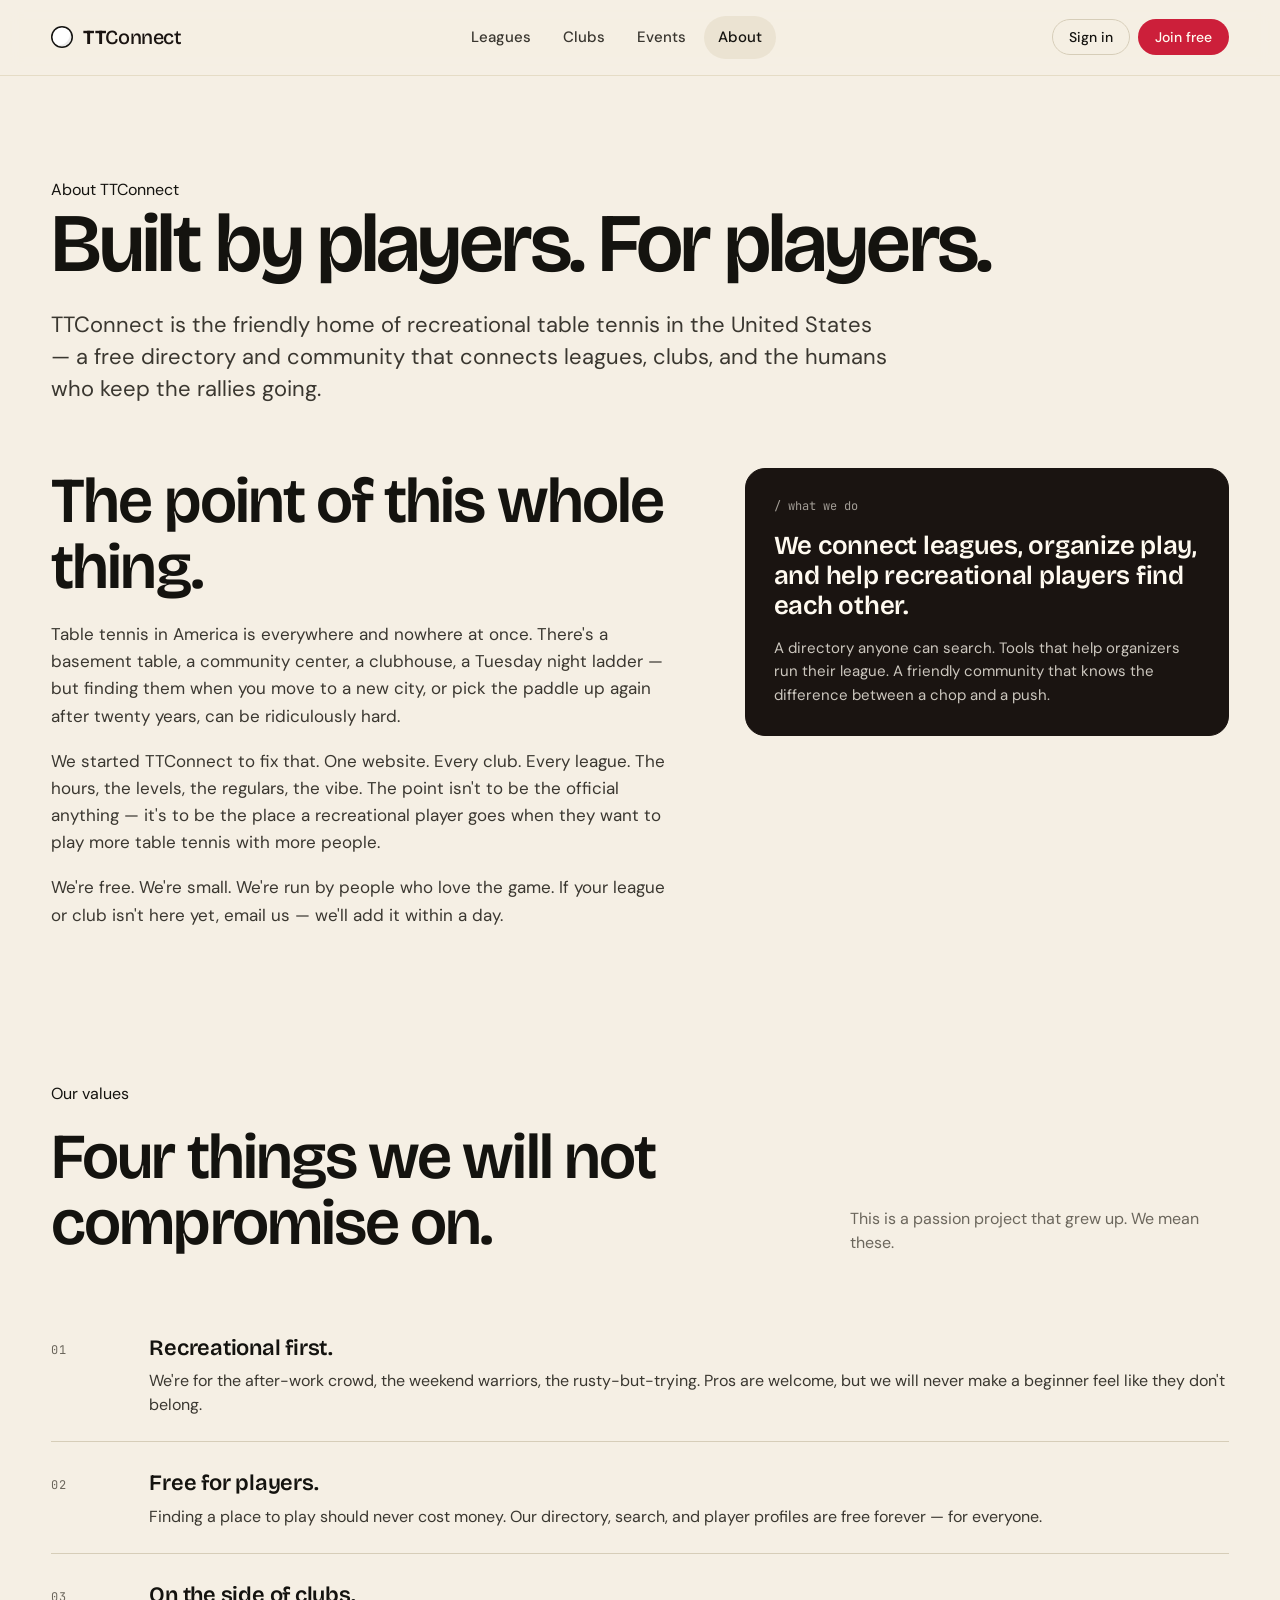
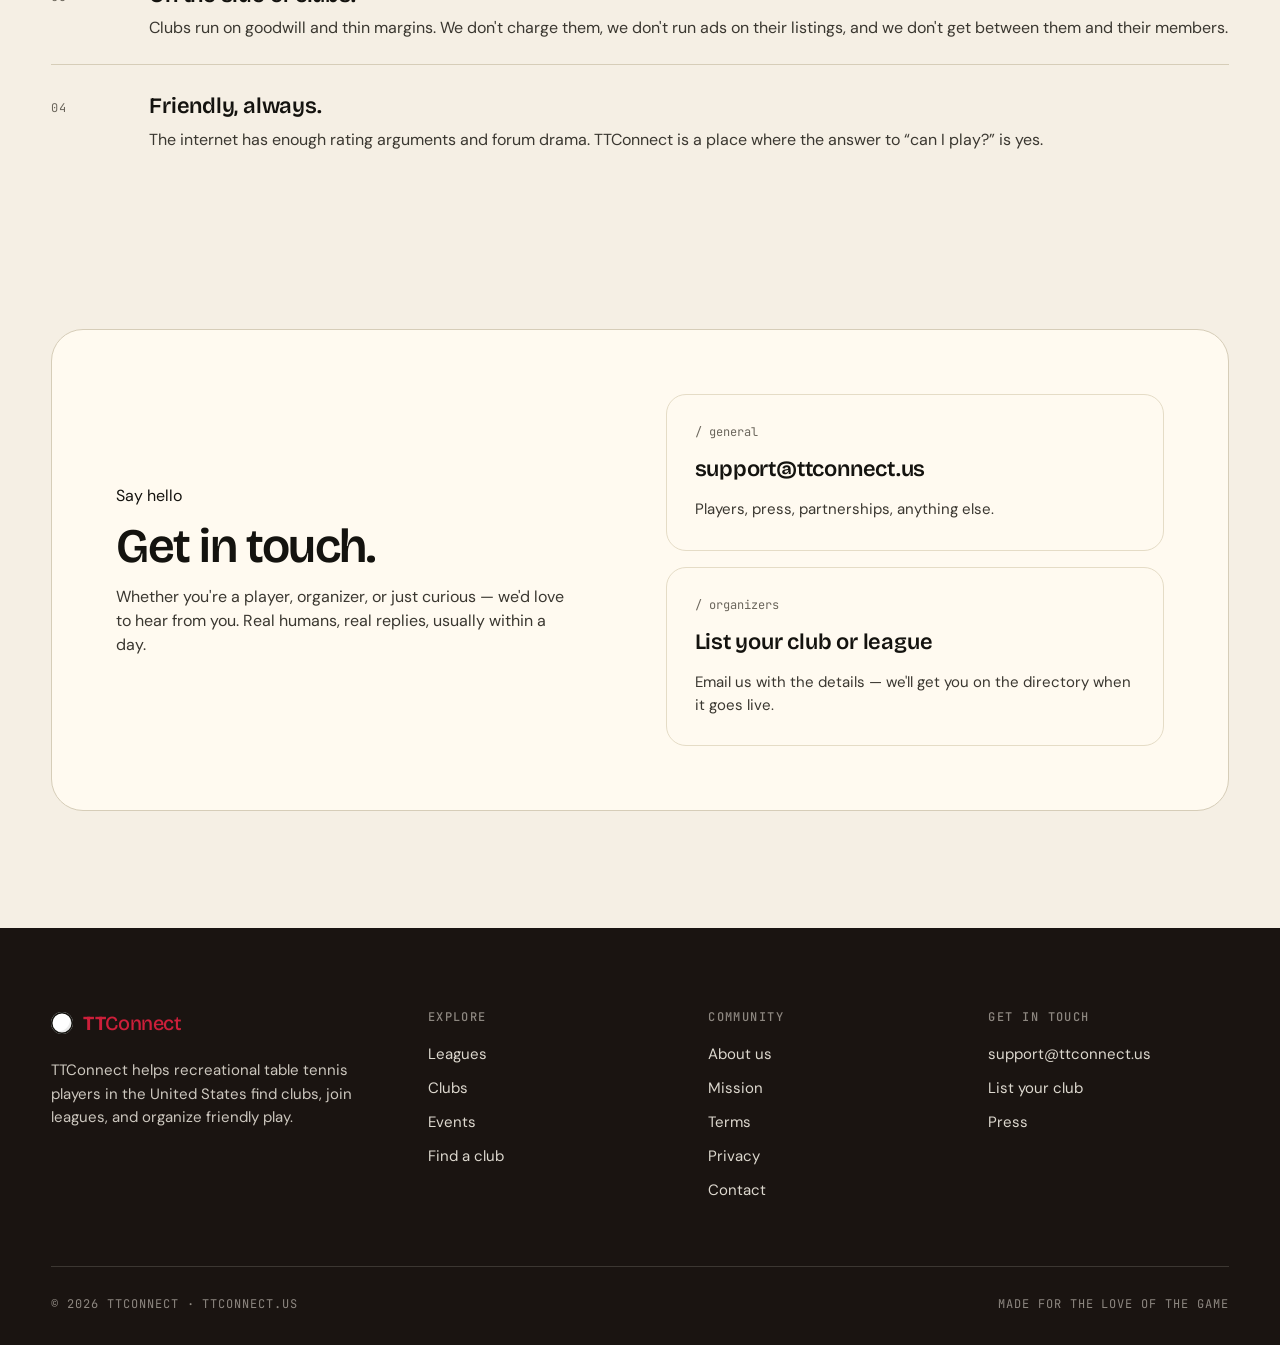
==== commit e1fc2cf5: "Updates on Jun 17" ====
--- a/about.html
+++ b/about.html
@@ -139,7 +139,7 @@
         <p class="site-footer__about" style="margin-top:18px;">TTConnect helps recreational table tennis players in the United States find clubs, join leagues, and organize friendly play.</p>
       </div>
       <div><h5>Explore</h5><ul><li><a href="leagues.html">Leagues</a></li><li><a href="clubs.html">Clubs</a></li><li><a href="index.html#events">Events</a></li><li><a href="index.html#map">Find a club</a></li></ul></div>
-      <div><h5>Community</h5><ul><li><a href="about.html">About us</a></li><li><a href="about.html#mission">Mission</a></li><li><a href="privacy.html">Privacy</a></li><li><a href="mailto:support@ttconnect.us">Contact</a></li></ul></div>
+      <div><h5>Community</h5><ul><li><a href="about.html">About us</a></li><li><a href="about.html#mission">Mission</a></li><li><a href="terms.html">Terms</a></li><li><a href="privacy.html">Privacy</a></li><li><a href="mailto:support@ttconnect.us">Contact</a></li></ul></div>
       <div><h5>Get in touch</h5><ul><li><a href="mailto:support@ttconnect.us">support@ttconnect.us</a></li><li><a href="mailto:support@ttconnect.us?subject=List%20my%20club">List your club</a></li><li><a href="mailto:support@ttconnect.us?subject=Press%20inquiry">Press</a></li></ul></div>
     </div>
     <div class="site-footer__bottom">
--- a/assets/styles.css
+++ b/assets/styles.css
@@ -103,23 +103,18 @@
 .muted { color: var(--ink-3); }
 
 .eyebrow {
-  font-family: var(--mono);
-  font-size: 12px;
-  letter-spacing: 0.12em;
-  text-transform: uppercase;
-  color: var(--ink-3);
-  display: inline-flex;
-  align-items: center;
+  /* ...keep existing... */
+  align-items: flex-start;   /* was: center */
   gap: 10px;
 }
 .eyebrow::before {
   content: "";
   width: 8px;
   height: 8px;
+  margin-top: 3px;           /* add */
+  flex: 0 0 auto;            /* add */
   border-radius: 50%;
-  background: var(--orange);
-  display: inline-block;
-  box-shadow: 0 0 0 3px rgba(204, 31, 58, 0.18);
+  /* ...keep rest... */
 }
 
 .mono { font-family: var(--mono); }
@@ -526,17 +521,10 @@
 .league-card__banner.b-orange { background: var(--orange); color: rgba(255,255,255,0.8); }
 .league-card__banner svg { width: 100%; height: 100%; position: absolute; inset: 0; opacity: 0.18; }
 .league-card__chip {
-  position: absolute;
-  top: 14px;
-  left: 14px;
-  font-family: var(--mono);
-  font-size: 11px;
-  letter-spacing: 0.1em;
+  /* ...keep existing... */
   text-transform: uppercase;
+  white-space: nowrap;       /* add */
   background: rgba(255,255,255,0.92);
-  color: var(--ink);
-  padding: 5px 9px;
-  border-radius: var(--r-full);
 }
 .league-card__body { padding: 22px; display: flex; flex-direction: column; gap: 10px; flex: 1; }
 .league-card__loc { font-family: var(--mono); font-size: 12px; color: var(--ink-3); letter-spacing: 0.08em; text-transform: uppercase; }
